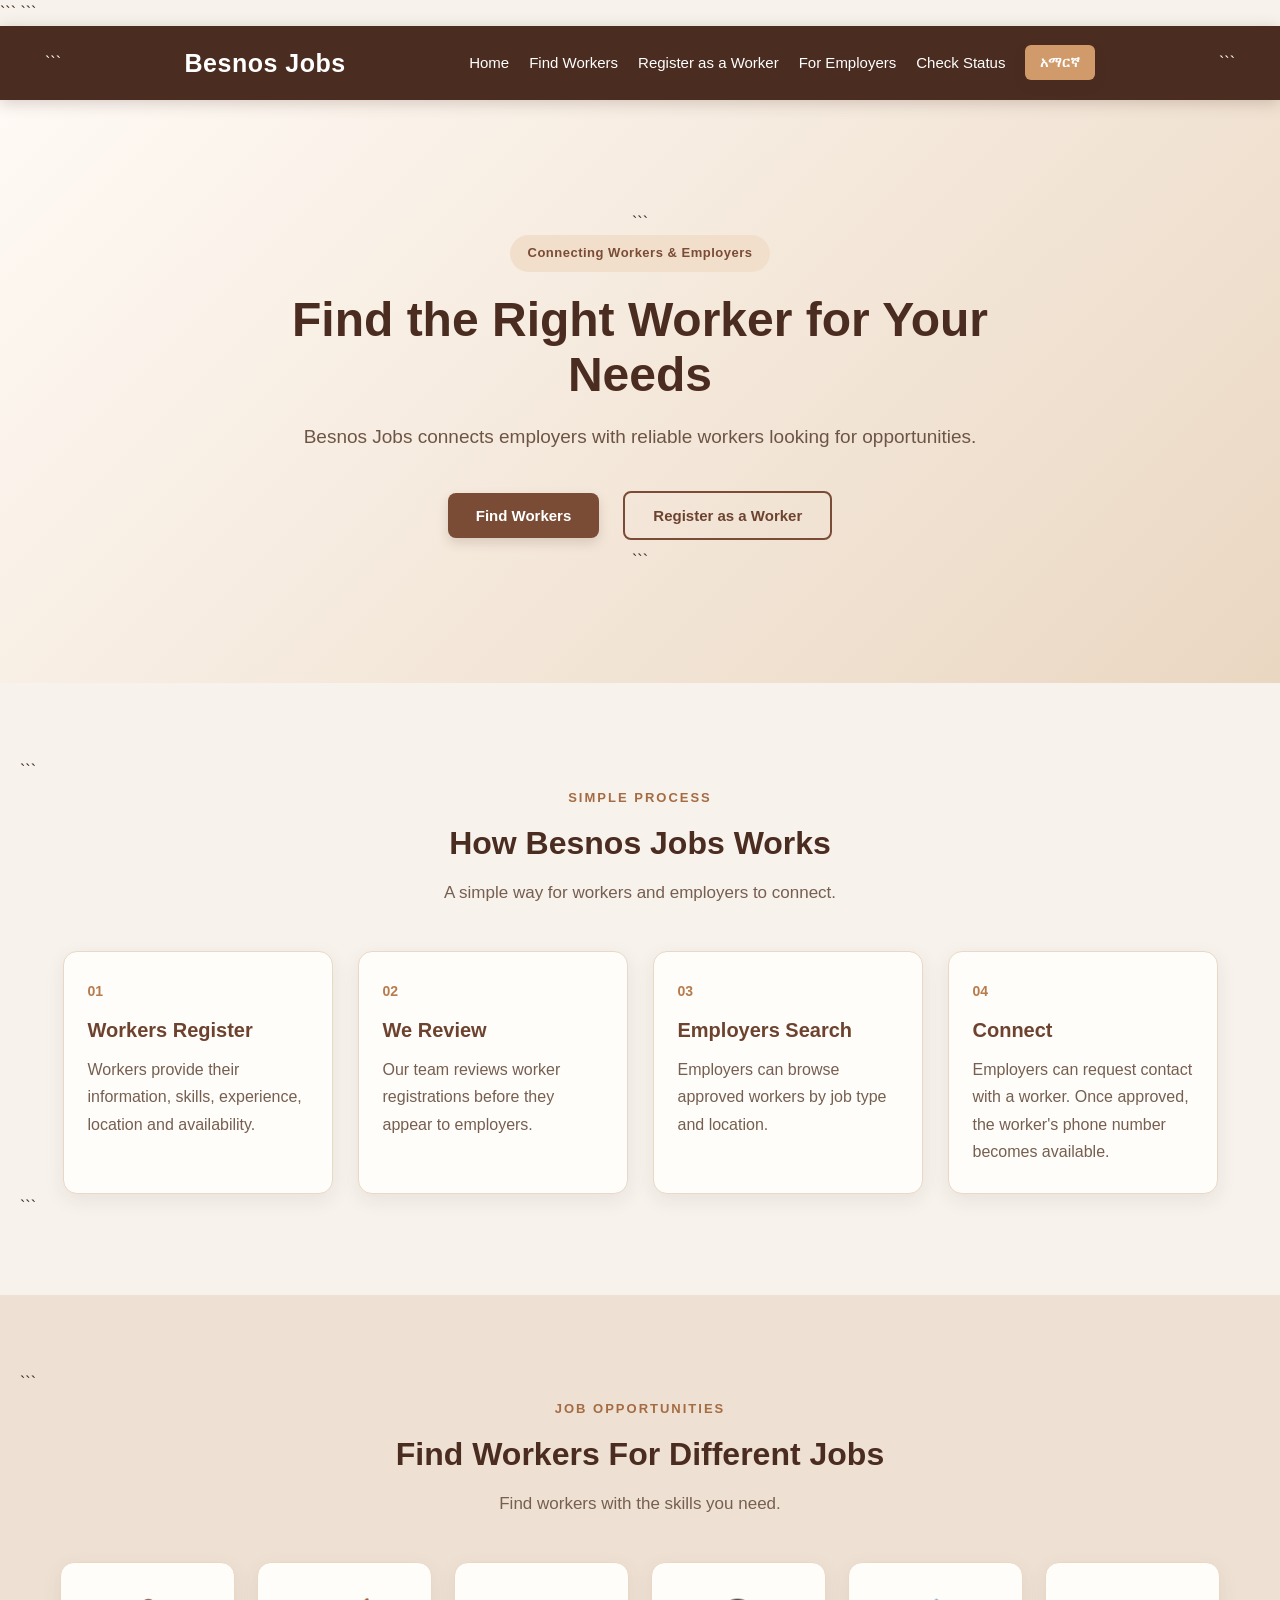
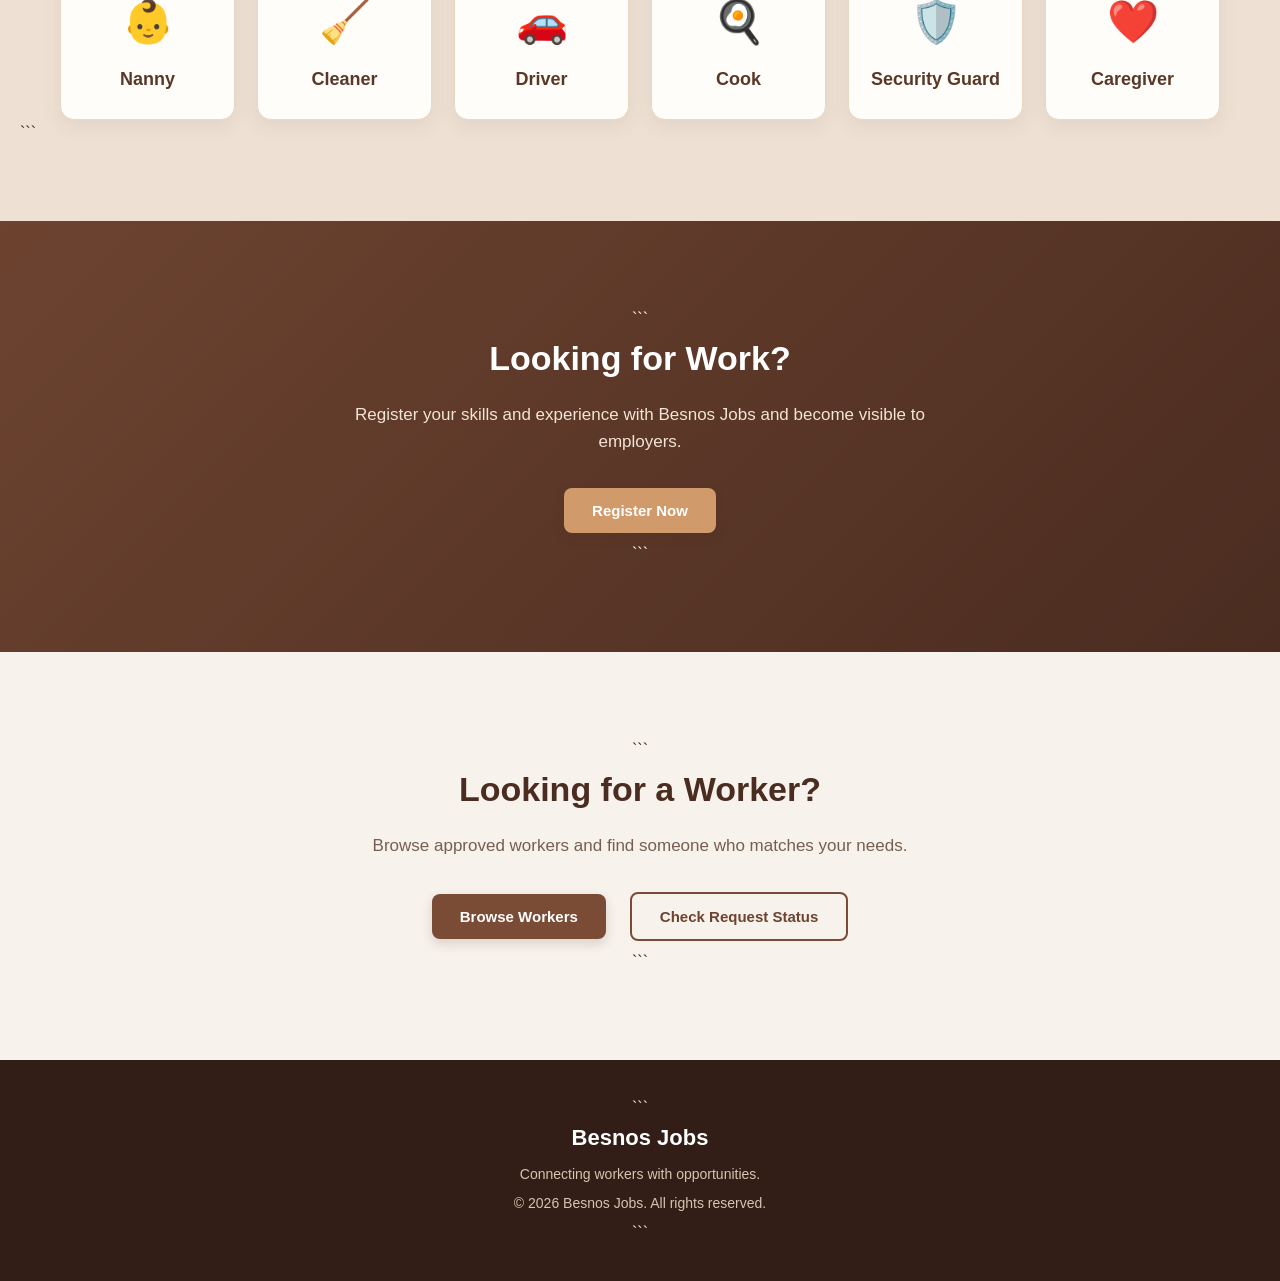
==== index.html @ 246cebe6 "Add files via upload" ====
<!DOCTYPE html>

<html lang="en">

<head>
    <meta charset="UTF-8">
    <meta name="viewport" content="width=device-width, initial-scale=1.0">

```
<title>Besnos Jobs</title>

<link rel="stylesheet" href="style.css">
```

</head>

<body>

<!-- ============================= -->

<!-- NAVIGATION -->

<!-- ============================= -->

<nav>

```
<h2>Besnos Jobs</h2>

<div>

    <a href="index.html"
       data-en="Home"
       data-am="መነሻ">
        Home
    </a>

    <a href="browse-workers.html"
       data-en="Find Workers"
       data-am="ሰራተኞችን ይፈልጉ">
        Find Workers
    </a>

    <a href="worker.html"
       data-en="Register as a Worker"
       data-am="እንደ ሰራተኛ ይመዝገቡ">
        Register as a Worker
    </a>

    <a href="employe.html"
       data-en="For Employers"
       data-am="ለአሰሪዎች">
        For Employers
    </a>

    <a href="check-status.html"
       data-en="Check Status"
       data-am="ሁኔታን ይመልከቱ">
        Check Status
    </a>

    <button
        type="button"
        id="languageButton"
        onclick="toggleLanguage()">
        አማርኛ
    </button>

</div>
```

</nav>

<!-- ============================= -->

<!-- HERO -->

<!-- ============================= -->

<section class="hero">

```
<div class="hero-content">

    <div class="hero-badge"
         data-en="Connecting Workers & Employers"
         data-am="ሰራተኞችን እና አሰሪዎችን ማገናኘት">
        Connecting Workers & Employers
    </div>

    <h1
        data-en="Find the Right Worker for Your Needs"
        data-am="ለፍላጎትዎ ትክክለኛውን ሰራተኛ ያግኙ">

        Find the Right Worker for Your Needs

    </h1>

    <p
        data-en="Besnos Jobs connects employers with reliable workers looking for opportunities."
        data-am="Besnos Jobs አሰሪዎችን እድል ከሚፈልጉ ታማኝ ሰራተኞች ጋር ያገናኛል።">

        Besnos Jobs connects employers with reliable workers
        looking for opportunities.

    </p>

    <div class="hero-buttons">

        <a href="browse-workers.html">
            <button type="button">

                <span
                    data-en="Find Workers"
                    data-am="ሰራተኞችን ይፈልጉ">

                    Find Workers

                </span>

            </button>
        </a>

        <a href="worker.html">
            <button type="button" class="secondary-button">

                <span
                    data-en="Register as a Worker"
                    data-am="እንደ ሰራተኛ ይመዝገቡ">

                    Register as a Worker

                </span>

            </button>
        </a>

    </div>

</div>
```

</section>

<!-- ============================= -->

<!-- HOW IT WORKS -->

<!-- ============================= -->

<section class="content-section">

```
<div class="section-heading">

    <span
        data-en="SIMPLE PROCESS"
        data-am="ቀላል ሂደት">
        SIMPLE PROCESS
    </span>

    <h2
        data-en="How Besnos Jobs Works"
        data-am="Besnos Jobs እንዴት ይሰራል?">

        How Besnos Jobs Works

    </h2>

    <p
        data-en="A simple way for workers and employers to connect."
        data-am="ሰራተኞች እና አሰሪዎች በቀላሉ የሚገናኙበት መንገድ።">

        A simple way for workers and employers to connect.

    </p>

</div>


<div class="cards">

    <div class="card">

        <div class="card-number">01</div>

        <h3
            data-en="Workers Register"
            data-am="ሰራተኞች ይመዘገባሉ">

            Workers Register

        </h3>

        <p
            data-en="Workers provide their information, skills, experience, location and availability."
            data-am="ሰራተኞች መረጃቸውን፣ ክህሎታቸውን፣ የስራ ልምዳቸውን፣ አካባቢያቸውን እና የመስራት ዝግጁነታቸውን ያስገባሉ።">

            Workers provide their information,
            skills, experience, location and availability.

        </p>

    </div>


    <div class="card">

        <div class="card-number">02</div>

        <h3
            data-en="We Review"
            data-am="እንገመግማለን">

            We Review

        </h3>

        <p
            data-en="Our team reviews worker registrations before they appear to employers."
            data-am="ሰራተኞች ለአሰሪዎች ከመታየታቸው በፊት መረጃቸው ይገመገማል።">

            Our team reviews worker registrations
            before they appear to employers.

        </p>

    </div>


    <div class="card">

        <div class="card-number">03</div>

        <h3
            data-en="Employers Search"
            data-am="አሰሪዎች ይፈልጋሉ">

            Employers Search

        </h3>

        <p
            data-en="Employers can browse approved workers by job type and location."
            data-am="አሰሪዎች በስራ አይነት እና በአካባቢ የተፈቀዱ ሰራተኞችን መፈለግ ይችላሉ።">

            Employers can browse approved workers
            by job type and location.

        </p>

    </div>


    <div class="card">

        <div class="card-number">04</div>

        <h3
            data-en="Connect"
            data-am="ይገናኙ">

            Connect

        </h3>

        <p
            data-en="Employers can request contact with a worker. Once approved, the worker's phone number becomes available."
            data-am="አሰሪዎች ከሰራተኛ ጋር እንዲገናኙ ጥያቄ ማቅረብ ይችላሉ። ከተፈቀደ በኋላ የሰራተኛው ስልክ ቁጥር ይታያል።">

            Employers can request contact with a worker.
            Once approved, the worker's phone number
            becomes available.

        </p>

    </div>

</div>
```

</section>

<!-- ============================= -->

<!-- JOB TYPES -->

<!-- ============================= -->

<section class="jobs-section">

```
<div class="section-heading">

    <span
        data-en="JOB OPPORTUNITIES"
        data-am="የስራ እድሎች">
        JOB OPPORTUNITIES
    </span>

    <h2
        data-en="Find Workers For Different Jobs"
        data-am="ለተለያዩ ስራዎች ሰራተኞችን ያግኙ">

        Find Workers For Different Jobs

    </h2>

    <p
        data-en="Find workers with the skills you need."
        data-am="የሚፈልጉትን ክህሎት ያላቸውን ሰራተኞች ያግኙ።">

        Find workers with the skills you need.

    </p>

</div>


<div class="cards job-cards">

    <div class="card job-card">

        <div class="job-icon">👶</div>

        <h3
            data-en="Nanny"
            data-am="ሞግዚት">
            Nanny
        </h3>

    </div>


    <div class="card job-card">

        <div class="job-icon">🧹</div>

        <h3
            data-en="Cleaner"
            data-am="ጽዳት ሰራተኛ">
            Cleaner
        </h3>

    </div>


    <div class="card job-card">

        <div class="job-icon">🚗</div>

        <h3
            data-en="Driver"
            data-am="ሹፌር">
            Driver
        </h3>

    </div>


    <div class="card job-card">

        <div class="job-icon">🍳</div>

        <h3
            data-en="Cook"
            data-am="ምግብ አብሳይ">
            Cook
        </h3>

    </div>


    <div class="card job-card">

        <div class="job-icon">🛡️</div>

        <h3
            data-en="Security Guard"
            data-am="ጥበቃ ሰራተኛ">
            Security Guard
        </h3>

    </div>


    <div class="card job-card">

        <div class="job-icon">❤️</div>

        <h3
            data-en="Caregiver"
            data-am="ተንከባካቢ">
            Caregiver
        </h3>

    </div>

</div>
```

</section>

<!-- ============================= -->

<!-- WORKER CTA -->

<!-- ============================= -->

<section class="cta-section">

```
<div class="cta-content">

    <h2
        data-en="Looking for Work?"
        data-am="ስራ ይፈልጋሉ?">

        Looking for Work?

    </h2>

    <p
        data-en="Register your skills and experience with Besnos Jobs and become visible to employers."
        data-am="ክህሎትዎን እና የስራ ልምድዎን በBesnos Jobs ይመዝግቡ እና ለአሰሪዎች እንዲታዩ ያድርጉ።">

        Register your skills and experience with
        Besnos Jobs and become visible to employers.

    </p>

    <a href="worker.html">

        <button type="button">

            <span
                data-en="Register Now"
                data-am="አሁን ይመዝገቡ">

                Register Now

            </span>

        </button>

    </a>

</div>
```

</section>

<!-- ============================= -->

<!-- EMPLOYER CTA -->

<!-- ============================= -->

<section class="cta-section employer-cta">

```
<div class="cta-content">

    <h2
        data-en="Looking for a Worker?"
        data-am="ሰራተኛ ይፈልጋሉ?">

        Looking for a Worker?

    </h2>

    <p
        data-en="Browse approved workers and find someone who matches your needs."
        data-am="የተፈቀዱ ሰራተኞችን ይመልከቱ እና ከፍላጎትዎ ጋር የሚስማማ ሰራተኛ ያግኙ።">

        Browse approved workers and find someone
        who matches your needs.

    </p>

    <div class="hero-buttons">

        <a href="browse-workers.html">

            <button type="button">

                <span
                    data-en="Browse Workers"
                    data-am="ሰራተኞችን ይፈልጉ">

                    Browse Workers

                </span>

            </button>

        </a>


        <a href="check-status.html">

            <button type="button" class="secondary-button">

                <span
                    data-en="Check Request Status"
                    data-am="የጥያቄዎን ሁኔታ ይመልከቱ">

                    Check Request Status

                </span>

            </button>

        </a>

    </div>

</div>
```

</section>

<!-- ============================= -->

<!-- FOOTER -->

<!-- ============================= -->

<footer>

```
<div class="footer-content">

    <h3>Besnos Jobs</h3>

    <p
        data-en="Connecting workers with opportunities."
        data-am="ሰራተኞችን ከስራ እድሎች ጋር እናገናኛለን።">

        Connecting workers with opportunities.

    </p>

    <p
        data-en="© 2026 Besnos Jobs. All rights reserved."
        data-am="© 2026 Besnos Jobs። መብቱ በሙሉ የተጠበቀ ነው።">

        © 2026 Besnos Jobs. All rights reserved.

    </p>

</div>
```

</footer>

<!-- ============================= -->

<!-- LANGUAGE SCRIPT -->

<!-- ============================= -->

<script>

let currentLanguage =
    localStorage.getItem("besnosLanguage") || "en";


function setLanguage(language) {

    currentLanguage = language;

    localStorage.setItem(
        "besnosLanguage",
        language
    );


    document
        .querySelectorAll("[data-en]")
        .forEach(function(element) {

            element.textContent =
                element.getAttribute(
                    "data-" + language
                );

        });


    const button =
        document.getElementById(
            "languageButton"
        );


    if (button) {

        button.textContent =
            language === "en"
                ? "አማርኛ"
                : "English";

    }


    document.documentElement.lang =
        language === "am"
            ? "am"
            : "en";

}


function toggleLanguage() {

    if (currentLanguage === "en") {

        setLanguage("am");

    }

    else {

        setLanguage("en");

    }

}


setLanguage(currentLanguage);

</script>

</body>
</html>
---- style.css ----
/* =========================================
   BESNOS JOBS - MAIN STYLE
   Brown / Cream Theme
========================================= */


/* =========================================
   GENERAL
========================================= */

* {
    box-sizing: border-box;
}

html {
    scroll-behavior: smooth;
}

body {
    margin: 0;
    font-family: Arial, sans-serif;
    background: #f7f2ec;
    color: #3d2b1f;
    line-height: 1.6;
}


/* =========================================
   NAVIGATION
========================================= */

nav {
    display: flex;
    justify-content: space-between;
    align-items: center;

    background: #4a2c20;
    color: white;

    padding: 17px 45px;

    box-shadow: 0 3px 15px rgba(74, 44, 32, 0.22);

    position: relative;
    z-index: 10;
}

nav h2 {
    margin: 0;
    font-size: 25px;
    letter-spacing: 0.5px;
}

nav div {
    display: flex;
    align-items: center;
    gap: 20px;
}

nav a {
    color: white;
    text-decoration: none;
    font-weight: 500;
    font-size: 15px;

    transition: 0.3s;
}

nav a:hover {
    color: #e5bd95;
}


/* =========================================
   LANGUAGE BUTTON
========================================= */

#languageButton {
    background: #d19a6a;
    color: #fff;

    border: none;

    padding: 9px 15px;

    margin: 0;

    border-radius: 6px;

    cursor: pointer;

    font-size: 14px;
    font-weight: bold;

    transition: 0.3s;
}

#languageButton:hover {
    background: #b77b4d;
    transform: none;
}


/* =========================================
   HERO SECTION
========================================= */

.hero {
    position: relative;

    text-align: center;

    padding: 110px 20px;

    background:
        linear-gradient(
            135deg,
            #fffaf5,
            #ead7c2
        );
}

.hero-content {
    max-width: 850px;
    margin: auto;
}

.hero-badge {
    display: inline-block;

    background: #f1dfcc;
    color: #7a4b35;

    padding: 8px 18px;

    border-radius: 30px;

    font-size: 13px;
    font-weight: bold;

    margin-bottom: 20px;

    letter-spacing: 0.5px;
}

.hero h1 {
    font-size: 48px;

    line-height: 1.15;

    margin: 0 auto 20px;

    color: #4a2c20;

    max-width: 800px;
}

.hero p {
    font-size: 19px;

    max-width: 700px;

    margin: 0 auto 30px;

    color: #6d5546;
}


/* =========================================
   HERO BUTTONS
========================================= */

.hero-buttons {
    display: flex;

    justify-content: center;

    align-items: center;

    flex-wrap: wrap;

    gap: 8px;
}

.hero a {
    text-decoration: none;
}

button {
    background: #7a4b35;

    color: white;

    border: none;

    padding: 14px 28px;

    margin: 8px;

    border-radius: 8px;

    cursor: pointer;

    font-size: 15px;

    font-weight: 600;

    transition: 0.3s;

    box-shadow:
        0 5px 12px rgba(74, 44, 32, 0.16);
}

button:hover {
    background: #4a2c20;

    transform: translateY(-3px);

    box-shadow:
        0 8px 18px rgba(74, 44, 32, 0.22);
}

.secondary-button {
    background: transparent;

    color: #6d4330;

    border: 2px solid #7a4b35;

    box-shadow: none;
}

.secondary-button:hover {
    background: #7a4b35;

    color: white;
}


/* =========================================
   SECTION HEADINGS
========================================= */

.content-section,
.jobs-section {
    padding: 75px 20px;
}

.section-heading {
    text-align: center;

    max-width: 750px;

    margin: 0 auto 45px;
}

.section-heading > span {
    color: #a56b43;

    font-size: 13px;

    font-weight: bold;

    letter-spacing: 2px;
}

.section-heading h2 {
    font-size: 32px;

    color: #4a2c20;

    margin: 8px 0 10px;
}

.section-heading p {
    color: #765f50;

    margin: 0;

    font-size: 17px;
}


/* =========================================
   CARDS
========================================= */

.cards {
    display: flex;

    justify-content: center;

    align-items: stretch;

    flex-wrap: wrap;

    gap: 25px;

    max-width: 1200px;

    margin: auto;
}

.card {
    background: #fffdf9;

    width: 270px;

    padding: 28px 24px;

    border-radius: 14px;

    border: 1px solid #ead8c5;

    box-shadow:
        0 6px 20px rgba(74, 44, 32, 0.08);

    transition: 0.3s;

    text-align: left;
}

.card:hover {
    transform: translateY(-7px);

    border-color: #c69c72;

    box-shadow:
        0 12px 28px rgba(74, 44, 32, 0.14);
}

.card-number {
    color: #b77b4d;

    font-size: 14px;

    font-weight: bold;

    margin-bottom: 12px;
}

.card h3 {
    color: #6d4330;

    font-size: 20px;

    margin: 0 0 10px;
}

.card p {
    color: #765f50;

    line-height: 1.7;

    margin: 0;
}


/* =========================================
   JOB TYPES
========================================= */

.jobs-section {
    background: #eee1d3;
}

.job-cards {
    gap: 22px;
}

.job-card {
    width: 175px;

    text-align: center;

    padding: 25px 15px;

    cursor: default;
}

.job-card:hover {
    transform: translateY(-6px);
}

.job-icon {
    font-size: 42px;

    margin-bottom: 10px;
}

.job-card h3 {
    margin: 0;

    font-size: 18px;

    color: #5a3829;
}


/* =========================================
   CALL TO ACTION
========================================= */

.cta-section {
    text-align: center;

    padding: 85px 20px;

    background:
        linear-gradient(
            135deg,
            #6d4330,
            #4a2c20
        );

    color: white;
}

.cta-content {
    max-width: 750px;

    margin: auto;
}

.cta-section h2 {
    font-size: 34px;

    margin: 0 0 15px;

    color: white;
}

.cta-section p {
    font-size: 17px;

    color: #f3e4d5;

    max-width: 650px;

    margin: 0 auto 25px;
}

.cta-section button {
    background: #d19a6a;

    color: white;
}

.cta-section button:hover {
    background: #b77b4d;
}

.cta-section .secondary-button {
    background: transparent;

    border: 2px solid #e3b98f;

    color: white;
}

.cta-section .secondary-button:hover {
    background: #d19a6a;

    border-color: #d19a6a;
}


/* =========================================
   EMPLOYER CTA
========================================= */

.employer-cta {
    background: #f7f2ec;

    color: #3d2b1f;
}

.employer-cta h2 {
    color: #4a2c20;
}

.employer-cta p {
    color: #765f50;
}

.employer-cta button {
    background: #7a4b35;
}

.employer-cta button:hover {
    background: #4a2c20;
}

.employer-cta .secondary-button {
    color: #6d4330;

    border-color: #7a4b35;
}

.employer-cta .secondary-button:hover {
    color: white;
}


/* =========================================
   FOOTER
========================================= */

footer {
    background: #321e16;

    color: #f5e8dc;

    text-align: center;

    padding: 35px 20px;
}

.footer-content {
    max-width: 800px;

    margin: auto;
}

.footer-content h3 {
    margin: 0 0 8px;

    color: white;

    font-size: 22px;
}

.footer-content p {
    margin: 6px 0;

    color: #d9c3b1;

    font-size: 14px;
}


/* =========================================
   MOBILE NAVIGATION
========================================= */

@media (max-width: 900px) {

    nav {
        flex-direction: column;

        gap: 15px;

        padding: 18px 20px;
    }

    nav div {
        justify-content: center;

        flex-wrap: wrap;

        gap: 12px;
    }

    nav a {
        font-size: 14px;
    }
}


/* =========================================
   TABLET
========================================= */

@media (max-width: 768px) {

    .hero {
        padding: 80px 20px;
    }

    .hero h1 {
        font-size: 36px;
    }

    .hero p {
        font-size: 17px;
    }

    .content-section,
    .jobs-section {
        padding: 55px 15px;
    }

    .section-heading h2 {
        font-size: 28px;
    }

    .card {
        width: 100%;

        max-width: 360px;
    }

    .job-card {
        width: 150px;
    }

    .cta-section {
        padding: 65px 20px;
    }

    .cta-section h2 {
        font-size: 29px;
    }
}


/* =========================================
   SMALL PHONES
========================================= */

@media (max-width: 480px) {

    nav h2 {
        font-size: 21px;
    }

    nav div {
        gap: 9px;
    }

    nav a {
        font-size: 13px;
    }

    #languageButton {
        font-size: 13px;

        padding: 8px 12px;
    }

    .hero {
        padding: 65px 15px;
    }

    .hero h1 {
        font-size: 30px;
    }

    .hero p {
        font-size: 16px;
    }

    .hero-badge {
        font-size: 11px;
    }

    .hero-buttons {
        flex-direction: column;
    }

    .hero-buttons button {
        width: 230px;
    }

    .section-heading h2 {
        font-size: 25px;
    }

    .section-heading p {
        font-size: 15px;
    }

    .job-card {
        width: 140px;

        padding: 20px 10px;
    }

    .job-icon {
        font-size: 34px;
    }

    .job-card h3 {
        font-size: 16px;
    }

    .cta-section h2 {
        font-size: 27px;
    }
}
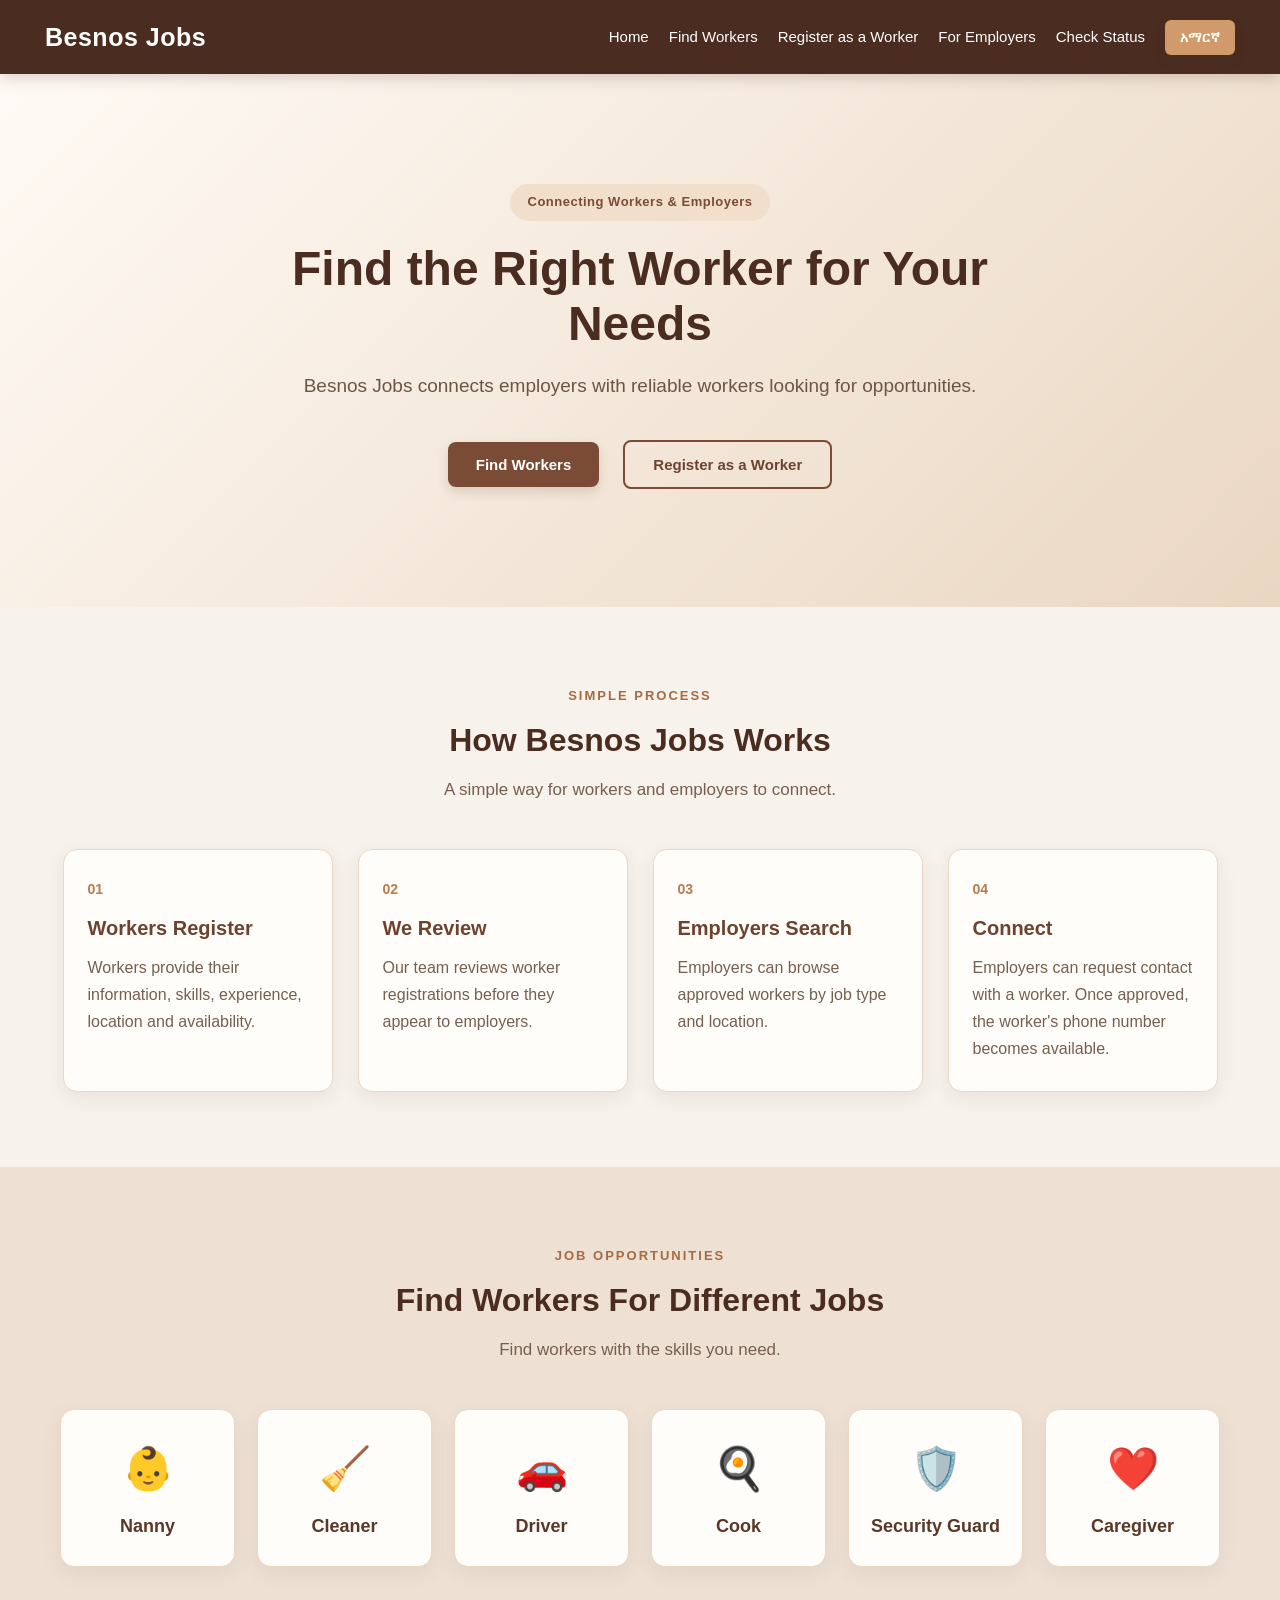
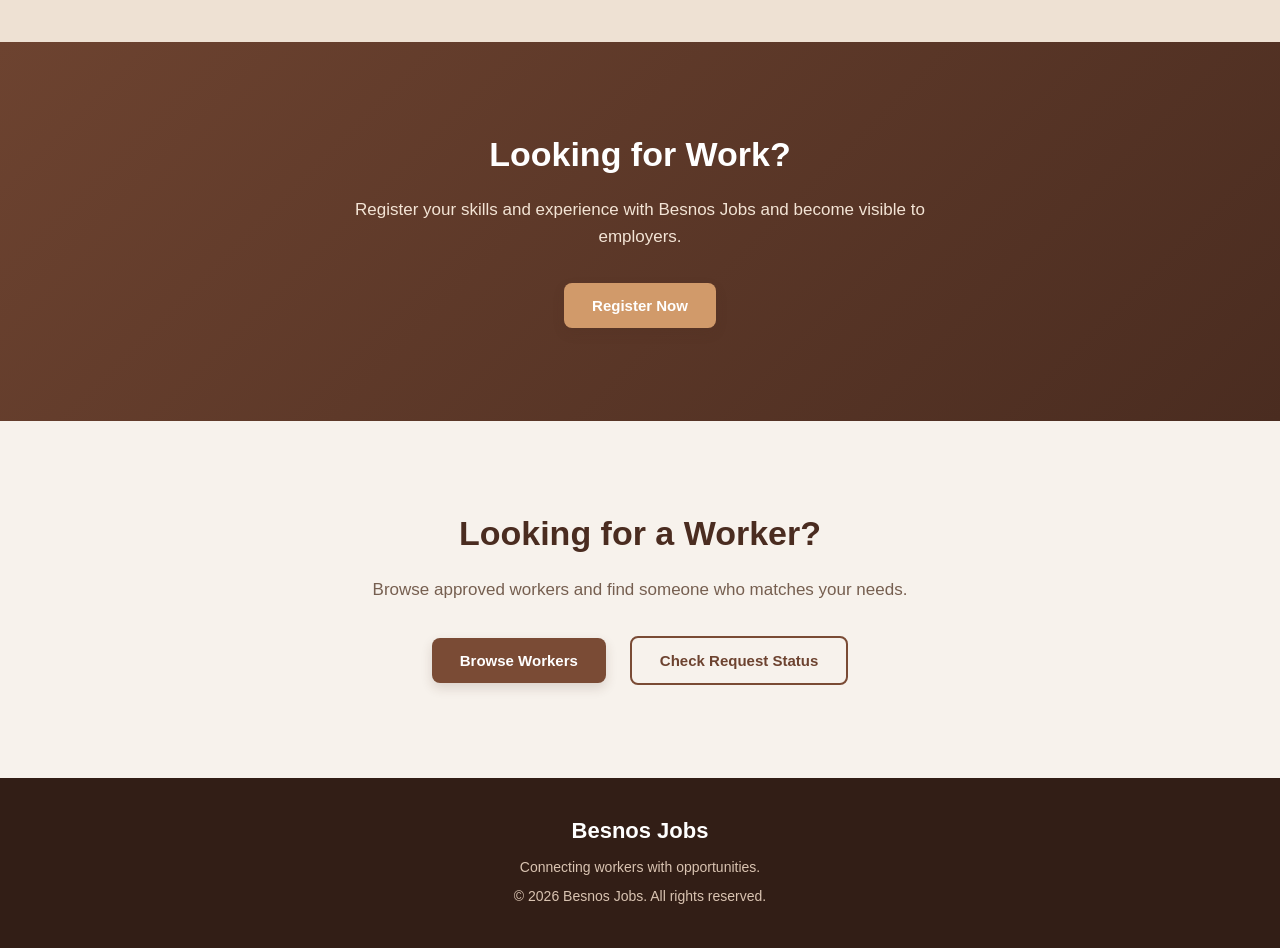
==== commit 6e830b89: "Update index.html" ====
--- a/index.html
+++ b/index.html
@@ -1,563 +1,542 @@
 <!DOCTYPE html>
-
 <html lang="en">
 
 <head>
     <meta charset="UTF-8">
     <meta name="viewport" content="width=device-width, initial-scale=1.0">
 
-```
-<title>Besnos Jobs</title>
-
-<link rel="stylesheet" href="style.css">
-```
+    <title>Besnos Jobs</title>
+
+    <link rel="stylesheet" href="style.css">
 
 </head>
 
 <body>
 
 <!-- ============================= -->
-
 <!-- NAVIGATION -->
-
 <!-- ============================= -->
 
 <nav>
 
-```
-<h2>Besnos Jobs</h2>
-
-<div>
-
-    <a href="index.html"
-       data-en="Home"
-       data-am="መነሻ">
-        Home
-    </a>
-
-    <a href="browse-workers.html"
-       data-en="Find Workers"
-       data-am="ሰራተኞችን ይፈልጉ">
-        Find Workers
-    </a>
-
-    <a href="worker.html"
-       data-en="Register as a Worker"
-       data-am="እንደ ሰራተኛ ይመዝገቡ">
-        Register as a Worker
-    </a>
-
-    <a href="employe.html"
-       data-en="For Employers"
-       data-am="ለአሰሪዎች">
-        For Employers
-    </a>
-
-    <a href="check-status.html"
-       data-en="Check Status"
-       data-am="ሁኔታን ይመልከቱ">
-        Check Status
-    </a>
-
-    <button
-        type="button"
-        id="languageButton"
-        onclick="toggleLanguage()">
-        አማርኛ
-    </button>
-
-</div>
-```
+    <h2>Besnos Jobs</h2>
+
+    <div>
+
+        <a href="index.html"
+           data-en="Home"
+           data-am="መነሻ">
+            Home
+        </a>
+
+        <a href="browse-workers.html"
+           data-en="Find Workers"
+           data-am="ሰራተኞችን ይፈልጉ">
+            Find Workers
+        </a>
+
+        <a href="worker.html"
+           data-en="Register as a Worker"
+           data-am="እንደ ሰራተኛ ይመዝገቡ">
+            Register as a Worker
+        </a>
+
+        <!-- FIXED EMPLOYER LINK -->
+        <a href="employer.html"
+           data-en="For Employers"
+           data-am="ለአሰሪዎች">
+            For Employers
+        </a>
+
+        <a href="check-status.html"
+           data-en="Check Status"
+           data-am="ሁኔታን ይመልከቱ">
+            Check Status
+        </a>
+
+        <button
+            type="button"
+            id="languageButton"
+            onclick="toggleLanguage()">
+            አማርኛ
+        </button>
+
+    </div>
 
 </nav>
 
-<!-- ============================= -->
-
+
+<!-- ============================= -->
 <!-- HERO -->
-
 <!-- ============================= -->
 
 <section class="hero">
 
-```
-<div class="hero-content">
-
-    <div class="hero-badge"
-         data-en="Connecting Workers & Employers"
-         data-am="ሰራተኞችን እና አሰሪዎችን ማገናኘት">
-        Connecting Workers & Employers
-    </div>
-
-    <h1
-        data-en="Find the Right Worker for Your Needs"
-        data-am="ለፍላጎትዎ ትክክለኛውን ሰራተኛ ያግኙ">
-
-        Find the Right Worker for Your Needs
-
-    </h1>
-
-    <p
-        data-en="Besnos Jobs connects employers with reliable workers looking for opportunities."
-        data-am="Besnos Jobs አሰሪዎችን እድል ከሚፈልጉ ታማኝ ሰራተኞች ጋር ያገናኛል።">
-
-        Besnos Jobs connects employers with reliable workers
-        looking for opportunities.
-
-    </p>
-
-    <div class="hero-buttons">
-
-        <a href="browse-workers.html">
+    <div class="hero-content">
+
+        <div class="hero-badge"
+             data-en="Connecting Workers & Employers"
+             data-am="ሰራተኞችን እና አሰሪዎችን ማገናኘት">
+            Connecting Workers & Employers
+        </div>
+
+        <h1
+            data-en="Find the Right Worker for Your Needs"
+            data-am="ለፍላጎትዎ ትክክለኛውን ሰራተኛ ያግኙ">
+
+            Find the Right Worker for Your Needs
+
+        </h1>
+
+        <p
+            data-en="Besnos Jobs connects employers with reliable workers looking for opportunities."
+            data-am="Besnos Jobs አሰሪዎችን እድል ከሚፈልጉ ታማኝ ሰራተኞች ጋር ያገናኛል።">
+
+            Besnos Jobs connects employers with reliable workers
+            looking for opportunities.
+
+        </p>
+
+        <div class="hero-buttons">
+
+            <a href="browse-workers.html">
+
+                <button type="button">
+
+                    <span
+                        data-en="Find Workers"
+                        data-am="ሰራተኞችን ይፈልጉ">
+
+                        Find Workers
+
+                    </span>
+
+                </button>
+
+            </a>
+
+            <a href="worker.html">
+
+                <button type="button" class="secondary-button">
+
+                    <span
+                        data-en="Register as a Worker"
+                        data-am="እንደ ሰራተኛ ይመዝገቡ">
+
+                        Register as a Worker
+
+                    </span>
+
+                </button>
+
+            </a>
+
+        </div>
+
+    </div>
+
+</section>
+
+
+<!-- ============================= -->
+<!-- HOW IT WORKS -->
+<!-- ============================= -->
+
+<section class="content-section">
+
+    <div class="section-heading">
+
+        <span
+            data-en="SIMPLE PROCESS"
+            data-am="ቀላል ሂደት">
+            SIMPLE PROCESS
+        </span>
+
+        <h2
+            data-en="How Besnos Jobs Works"
+            data-am="Besnos Jobs እንዴት ይሰራል?">
+
+            How Besnos Jobs Works
+
+        </h2>
+
+        <p
+            data-en="A simple way for workers and employers to connect."
+            data-am="ሰራተኞች እና አሰሪዎች በቀላሉ የሚገናኙበት መንገድ።">
+
+            A simple way for workers and employers to connect.
+
+        </p>
+
+    </div>
+
+
+    <div class="cards">
+
+        <div class="card">
+
+            <div class="card-number">01</div>
+
+            <h3
+                data-en="Workers Register"
+                data-am="ሰራተኞች ይመዘገባሉ">
+
+                Workers Register
+
+            </h3>
+
+            <p
+                data-en="Workers provide their information, skills, experience, location and availability."
+                data-am="ሰራተኞች መረጃቸውን፣ ክህሎታቸውን፣ የስራ ልምዳቸውን፣ አካባቢያቸውን እና የመስራት ዝግጁነታቸውን ያስገባሉ።">
+
+                Workers provide their information,
+                skills, experience, location and availability.
+
+            </p>
+
+        </div>
+
+
+        <div class="card">
+
+            <div class="card-number">02</div>
+
+            <h3
+                data-en="We Review"
+                data-am="እንገመግማለን">
+
+                We Review
+
+            </h3>
+
+            <p
+                data-en="Our team reviews worker registrations before they appear to employers."
+                data-am="ሰራተኞች ለአሰሪዎች ከመታየታቸው በፊት መረጃቸው ይገመገማል።">
+
+                Our team reviews worker registrations
+                before they appear to employers.
+
+            </p>
+
+        </div>
+
+
+        <div class="card">
+
+            <div class="card-number">03</div>
+
+            <h3
+                data-en="Employers Search"
+                data-am="አሰሪዎች ይፈልጋሉ">
+
+                Employers Search
+
+            </h3>
+
+            <p
+                data-en="Employers can browse approved workers by job type and location."
+                data-am="አሰሪዎች በስራ አይነት እና በአካባቢ የተፈቀዱ ሰራተኞችን መፈለግ ይችላሉ።">
+
+                Employers can browse approved workers
+                by job type and location.
+
+            </p>
+
+        </div>
+
+
+        <div class="card">
+
+            <div class="card-number">04</div>
+
+            <h3
+                data-en="Connect"
+                data-am="ይገናኙ">
+
+                Connect
+
+            </h3>
+
+            <p
+                data-en="Employers can request contact with a worker. Once approved, the worker's phone number becomes available."
+                data-am="አሰሪዎች ከሰራተኛ ጋር እንዲገናኙ ጥያቄ ማቅረብ ይችላሉ። ከተፈቀደ በኋላ የሰራተኛው ስልክ ቁጥር ይታያል።">
+
+                Employers can request contact with a worker.
+                Once approved, the worker's phone number
+                becomes available.
+
+            </p>
+
+        </div>
+
+    </div>
+
+</section>
+
+
+<!-- ============================= -->
+<!-- JOB TYPES -->
+<!-- ============================= -->
+
+<section class="jobs-section">
+
+    <div class="section-heading">
+
+        <span
+            data-en="JOB OPPORTUNITIES"
+            data-am="የስራ እድሎች">
+            JOB OPPORTUNITIES
+        </span>
+
+        <h2
+            data-en="Find Workers For Different Jobs"
+            data-am="ለተለያዩ ስራዎች ሰራተኞችን ያግኙ">
+
+            Find Workers For Different Jobs
+
+        </h2>
+
+        <p
+            data-en="Find workers with the skills you need."
+            data-am="የሚፈልጉትን ክህሎት ያላቸውን ሰራተኞች ያግኙ።">
+
+            Find workers with the skills you need.
+
+        </p>
+
+    </div>
+
+
+    <div class="cards job-cards">
+
+        <div class="card job-card">
+
+            <div class="job-icon">👶</div>
+
+            <h3
+                data-en="Nanny"
+                data-am="ሞግዚት">
+                Nanny
+            </h3>
+
+        </div>
+
+
+        <div class="card job-card">
+
+            <div class="job-icon">🧹</div>
+
+            <h3
+                data-en="Cleaner"
+                data-am="ጽዳት ሰራተኛ">
+                Cleaner
+            </h3>
+
+        </div>
+
+
+        <div class="card job-card">
+
+            <div class="job-icon">🚗</div>
+
+            <h3
+                data-en="Driver"
+                data-am="ሹፌር">
+                Driver
+            </h3>
+
+        </div>
+
+
+        <div class="card job-card">
+
+            <div class="job-icon">🍳</div>
+
+            <h3
+                data-en="Cook"
+                data-am="ምግብ አብሳይ">
+                Cook
+            </h3>
+
+        </div>
+
+
+        <div class="card job-card">
+
+            <div class="job-icon">🛡️</div>
+
+            <h3
+                data-en="Security Guard"
+                data-am="ጥበቃ ሰራተኛ">
+                Security Guard
+            </h3>
+
+        </div>
+
+
+        <div class="card job-card">
+
+            <div class="job-icon">❤️</div>
+
+            <h3
+                data-en="Caregiver"
+                data-am="ተንከባካቢ">
+                Caregiver
+            </h3>
+
+        </div>
+
+    </div>
+
+</section>
+
+
+<!-- ============================= -->
+<!-- WORKER CTA -->
+<!-- ============================= -->
+
+<section class="cta-section">
+
+    <div class="cta-content">
+
+        <h2
+            data-en="Looking for Work?"
+            data-am="ስራ ይፈልጋሉ?">
+
+            Looking for Work?
+
+        </h2>
+
+        <p
+            data-en="Register your skills and experience with Besnos Jobs and become visible to employers."
+            data-am="ክህሎትዎን እና የስራ ልምድዎን በBesnos Jobs ይመዝግቡ እና ለአሰሪዎች እንዲታዩ ያድርጉ።">
+
+            Register your skills and experience with
+            Besnos Jobs and become visible to employers.
+
+        </p>
+
+        <a href="worker.html">
+
             <button type="button">
 
                 <span
-                    data-en="Find Workers"
-                    data-am="ሰራተኞችን ይፈልጉ">
-
-                    Find Workers
+                    data-en="Register Now"
+                    data-am="አሁን ይመዝገቡ">
+
+                    Register Now
 
                 </span>
 
             </button>
+
         </a>
 
-        <a href="worker.html">
-            <button type="button" class="secondary-button">
-
-                <span
-                    data-en="Register as a Worker"
-                    data-am="እንደ ሰራተኛ ይመዝገቡ">
-
-                    Register as a Worker
-
-                </span>
-
-            </button>
-        </a>
-
-    </div>
-
-</div>
-```
+    </div>
 
 </section>
 
-<!-- ============================= -->
-
-<!-- HOW IT WORKS -->
-
-<!-- ============================= -->
-
-<section class="content-section">
-
-```
-<div class="section-heading">
-
-    <span
-        data-en="SIMPLE PROCESS"
-        data-am="ቀላል ሂደት">
-        SIMPLE PROCESS
-    </span>
-
-    <h2
-        data-en="How Besnos Jobs Works"
-        data-am="Besnos Jobs እንዴት ይሰራል?">
-
-        How Besnos Jobs Works
-
-    </h2>
-
-    <p
-        data-en="A simple way for workers and employers to connect."
-        data-am="ሰራተኞች እና አሰሪዎች በቀላሉ የሚገናኙበት መንገድ።">
-
-        A simple way for workers and employers to connect.
-
-    </p>
-
-</div>
-
-
-<div class="cards">
-
-    <div class="card">
-
-        <div class="card-number">01</div>
-
-        <h3
-            data-en="Workers Register"
-            data-am="ሰራተኞች ይመዘገባሉ">
-
-            Workers Register
-
-        </h3>
+
+<!-- ============================= -->
+<!-- EMPLOYER CTA -->
+<!-- ============================= -->
+
+<section class="cta-section employer-cta">
+
+    <div class="cta-content">
+
+        <h2
+            data-en="Looking for a Worker?"
+            data-am="ሰራተኛ ይፈልጋሉ?">
+
+            Looking for a Worker?
+
+        </h2>
 
         <p
-            data-en="Workers provide their information, skills, experience, location and availability."
-            data-am="ሰራተኞች መረጃቸውን፣ ክህሎታቸውን፣ የስራ ልምዳቸውን፣ አካባቢያቸውን እና የመስራት ዝግጁነታቸውን ያስገባሉ።">
-
-            Workers provide their information,
-            skills, experience, location and availability.
+            data-en="Browse approved workers and find someone who matches your needs."
+            data-am="የተፈቀዱ ሰራተኞችን ይመልከቱ እና ከፍላጎትዎ ጋር የሚስማማ ሰራተኛ ያግኙ።">
+
+            Browse approved workers and find someone
+            who matches your needs.
 
         </p>
 
-    </div>
-
-
-    <div class="card">
-
-        <div class="card-number">02</div>
-
-        <h3
-            data-en="We Review"
-            data-am="እንገመግማለን">
-
-            We Review
-
-        </h3>
+        <div class="hero-buttons">
+
+            <a href="browse-workers.html">
+
+                <button type="button">
+
+                    <span
+                        data-en="Browse Workers"
+                        data-am="ሰራተኞችን ይፈልጉ">
+
+                        Browse Workers
+
+                    </span>
+
+                </button>
+
+            </a>
+
+
+            <a href="check-status.html">
+
+                <button type="button" class="secondary-button">
+
+                    <span
+                        data-en="Check Request Status"
+                        data-am="የጥያቄዎን ሁኔታ ይመልከቱ">
+
+                        Check Request Status
+
+                    </span>
+
+                </button>
+
+            </a>
+
+        </div>
+
+    </div>
+
+</section>
+
+
+<!-- ============================= -->
+<!-- FOOTER -->
+<!-- ============================= -->
+
+<footer>
+
+    <div class="footer-content">
+
+        <h3>Besnos Jobs</h3>
 
         <p
-            data-en="Our team reviews worker registrations before they appear to employers."
-            data-am="ሰራተኞች ለአሰሪዎች ከመታየታቸው በፊት መረጃቸው ይገመገማል።">
-
-            Our team reviews worker registrations
-            before they appear to employers.
+            data-en="Connecting workers with opportunities."
+            data-am="ሰራተኞችን ከስራ እድሎች ጋር እናገናኛለን።">
+
+            Connecting workers with opportunities.
 
         </p>
 
-    </div>
-
-
-    <div class="card">
-
-        <div class="card-number">03</div>
-
-        <h3
-            data-en="Employers Search"
-            data-am="አሰሪዎች ይፈልጋሉ">
-
-            Employers Search
-
-        </h3>
-
         <p
-            data-en="Employers can browse approved workers by job type and location."
-            data-am="አሰሪዎች በስራ አይነት እና በአካባቢ የተፈቀዱ ሰራተኞችን መፈለግ ይችላሉ።">
-
-            Employers can browse approved workers
-            by job type and location.
+            data-en="© 2026 Besnos Jobs. All rights reserved."
+            data-am="© 2026 Besnos Jobs። መብቱ በሙሉ የተጠበቀ ነው።">
+
+            © 2026 Besnos Jobs. All rights reserved.
 
         </p>
 
     </div>
 
-
-    <div class="card">
-
-        <div class="card-number">04</div>
-
-        <h3
-            data-en="Connect"
-            data-am="ይገናኙ">
-
-            Connect
-
-        </h3>
-
-        <p
-            data-en="Employers can request contact with a worker. Once approved, the worker's phone number becomes available."
-            data-am="አሰሪዎች ከሰራተኛ ጋር እንዲገናኙ ጥያቄ ማቅረብ ይችላሉ። ከተፈቀደ በኋላ የሰራተኛው ስልክ ቁጥር ይታያል።">
-
-            Employers can request contact with a worker.
-            Once approved, the worker's phone number
-            becomes available.
-
-        </p>
-
-    </div>
-
-</div>
-```
-
-</section>
-
-<!-- ============================= -->
-
-<!-- JOB TYPES -->
-
-<!-- ============================= -->
-
-<section class="jobs-section">
-
-```
-<div class="section-heading">
-
-    <span
-        data-en="JOB OPPORTUNITIES"
-        data-am="የስራ እድሎች">
-        JOB OPPORTUNITIES
-    </span>
-
-    <h2
-        data-en="Find Workers For Different Jobs"
-        data-am="ለተለያዩ ስራዎች ሰራተኞችን ያግኙ">
-
-        Find Workers For Different Jobs
-
-    </h2>
-
-    <p
-        data-en="Find workers with the skills you need."
-        data-am="የሚፈልጉትን ክህሎት ያላቸውን ሰራተኞች ያግኙ።">
-
-        Find workers with the skills you need.
-
-    </p>
-
-</div>
-
-
-<div class="cards job-cards">
-
-    <div class="card job-card">
-
-        <div class="job-icon">👶</div>
-
-        <h3
-            data-en="Nanny"
-            data-am="ሞግዚት">
-            Nanny
-        </h3>
-
-    </div>
-
-
-    <div class="card job-card">
-
-        <div class="job-icon">🧹</div>
-
-        <h3
-            data-en="Cleaner"
-            data-am="ጽዳት ሰራተኛ">
-            Cleaner
-        </h3>
-
-    </div>
-
-
-    <div class="card job-card">
-
-        <div class="job-icon">🚗</div>
-
-        <h3
-            data-en="Driver"
-            data-am="ሹፌር">
-            Driver
-        </h3>
-
-    </div>
-
-
-    <div class="card job-card">
-
-        <div class="job-icon">🍳</div>
-
-        <h3
-            data-en="Cook"
-            data-am="ምግብ አብሳይ">
-            Cook
-        </h3>
-
-    </div>
-
-
-    <div class="card job-card">
-
-        <div class="job-icon">🛡️</div>
-
-        <h3
-            data-en="Security Guard"
-            data-am="ጥበቃ ሰራተኛ">
-            Security Guard
-        </h3>
-
-    </div>
-
-
-    <div class="card job-card">
-
-        <div class="job-icon">❤️</div>
-
-        <h3
-            data-en="Caregiver"
-            data-am="ተንከባካቢ">
-            Caregiver
-        </h3>
-
-    </div>
-
-</div>
-```
-
-</section>
-
-<!-- ============================= -->
-
-<!-- WORKER CTA -->
-
-<!-- ============================= -->
-
-<section class="cta-section">
-
-```
-<div class="cta-content">
-
-    <h2
-        data-en="Looking for Work?"
-        data-am="ስራ ይፈልጋሉ?">
-
-        Looking for Work?
-
-    </h2>
-
-    <p
-        data-en="Register your skills and experience with Besnos Jobs and become visible to employers."
-        data-am="ክህሎትዎን እና የስራ ልምድዎን በBesnos Jobs ይመዝግቡ እና ለአሰሪዎች እንዲታዩ ያድርጉ።">
-
-        Register your skills and experience with
-        Besnos Jobs and become visible to employers.
-
-    </p>
-
-    <a href="worker.html">
-
-        <button type="button">
-
-            <span
-                data-en="Register Now"
-                data-am="አሁን ይመዝገቡ">
-
-                Register Now
-
-            </span>
-
-        </button>
-
-    </a>
-
-</div>
-```
-
-</section>
-
-<!-- ============================= -->
-
-<!-- EMPLOYER CTA -->
-
-<!-- ============================= -->
-
-<section class="cta-section employer-cta">
-
-```
-<div class="cta-content">
-
-    <h2
-        data-en="Looking for a Worker?"
-        data-am="ሰራተኛ ይፈልጋሉ?">
-
-        Looking for a Worker?
-
-    </h2>
-
-    <p
-        data-en="Browse approved workers and find someone who matches your needs."
-        data-am="የተፈቀዱ ሰራተኞችን ይመልከቱ እና ከፍላጎትዎ ጋር የሚስማማ ሰራተኛ ያግኙ።">
-
-        Browse approved workers and find someone
-        who matches your needs.
-
-    </p>
-
-    <div class="hero-buttons">
-
-        <a href="browse-workers.html">
-
-            <button type="button">
-
-                <span
-                    data-en="Browse Workers"
-                    data-am="ሰራተኞችን ይፈልጉ">
-
-                    Browse Workers
-
-                </span>
-
-            </button>
-
-        </a>
-
-
-        <a href="check-status.html">
-
-            <button type="button" class="secondary-button">
-
-                <span
-                    data-en="Check Request Status"
-                    data-am="የጥያቄዎን ሁኔታ ይመልከቱ">
-
-                    Check Request Status
-
-                </span>
-
-            </button>
-
-        </a>
-
-    </div>
-
-</div>
-```
-
-</section>
-
-<!-- ============================= -->
-
-<!-- FOOTER -->
-
-<!-- ============================= -->
-
-<footer>
-
-```
-<div class="footer-content">
-
-    <h3>Besnos Jobs</h3>
-
-    <p
-        data-en="Connecting workers with opportunities."
-        data-am="ሰራተኞችን ከስራ እድሎች ጋር እናገናኛለን።">
-
-        Connecting workers with opportunities.
-
-    </p>
-
-    <p
-        data-en="© 2026 Besnos Jobs. All rights reserved."
-        data-am="© 2026 Besnos Jobs። መብቱ በሙሉ የተጠበቀ ነው።">
-
-        © 2026 Besnos Jobs. All rights reserved.
-
-    </p>
-
-</div>
-```
-
 </footer>
 
-<!-- ============================= -->
-
+
+<!-- ============================= -->
 <!-- LANGUAGE SCRIPT -->
-
 <!-- ============================= -->
 
 <script>
